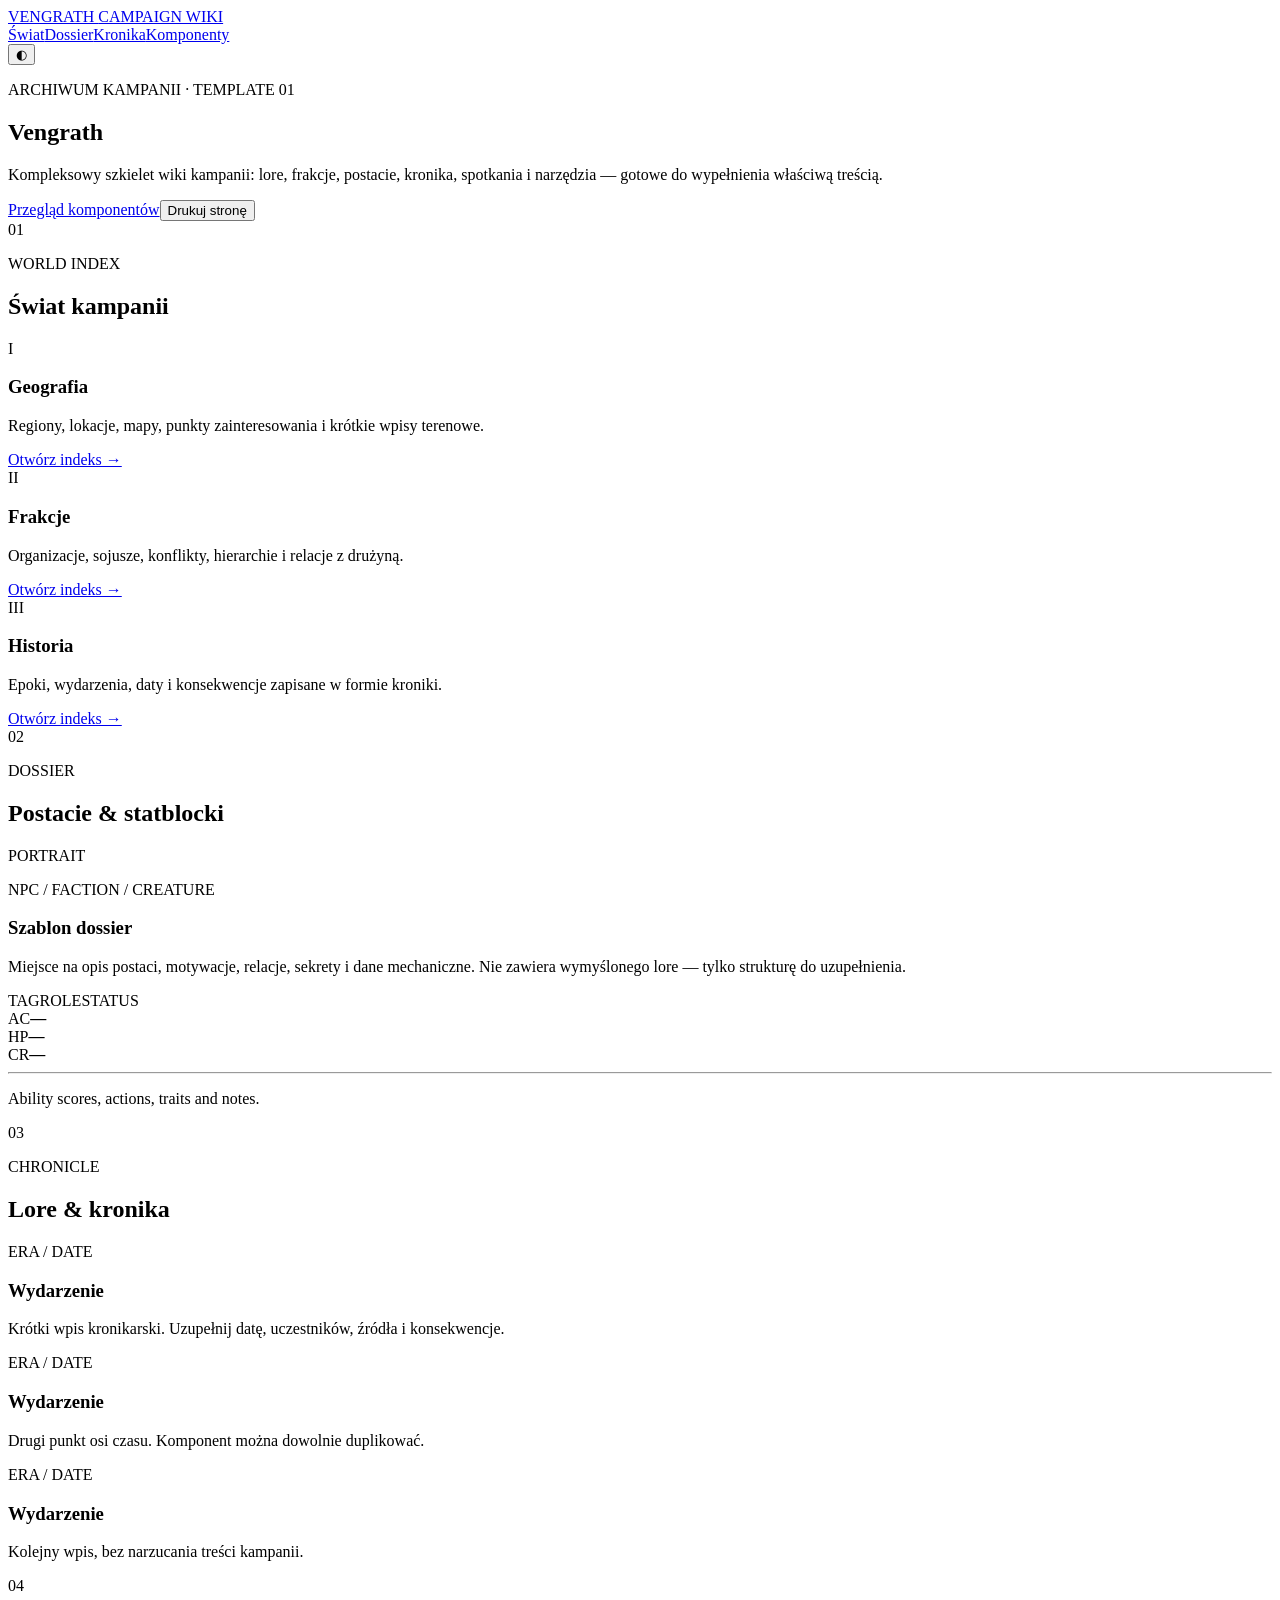
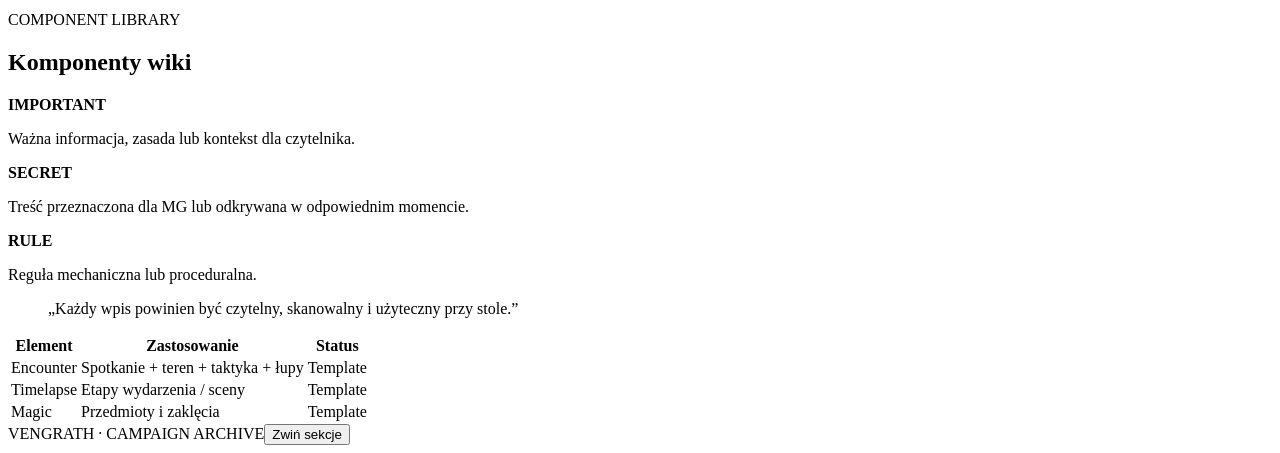
==== index.html @ 6557651b "feat: add campaign wiki shell" ====
<!doctype html>
<html lang="pl">
<head>
  <meta charset="utf-8">
  <meta name="viewport" content="width=device-width, initial-scale=1">
  <meta name="description" content="Vengrath Campaign Wiki — reusable campaign wiki template.">
  <title>Vengrath — Campaign Wiki</title>
  <link rel="preconnect" href="https://fonts.googleapis.com">
  <link rel="preconnect" href="https://fonts.gstatic.com" crossorigin>
  <link href="https://fonts.googleapis.com/css2?family=Cinzel:wght@500;600;700&family=Forum&family=Marcellus&display=swap" rel="stylesheet">
  <link rel="stylesheet" href="styles.css">
</head>
<body>
  <header class="site-header">
    <a class="brand" href="#top" aria-label="Vengrath Wiki">VENGRATH <span>CAMPAIGN WIKI</span></a>
    <nav aria-label="Główna nawigacja">
      <a href="#world">Świat</a><a href="#dossiers">Dossier</a><a href="#chronicle">Kronika</a><a href="#components">Komponenty</a>
    </nav>
    <button class="icon-button" id="themeToggle" type="button" aria-label="Zmień motyw">◐</button>
  </header>

  <main id="top">
    <section class="hero page-width">
      <p class="eyebrow">ARCHIWUM KAMPANII · TEMPLATE 01</p>
      <h1>Vengrath</h1>
      <p class="lead">Kompleksowy szkielet wiki kampanii: lore, frakcje, postacie, kronika, spotkania i narzędzia — gotowe do wypełnienia właściwą treścią.</p>
      <div class="hero-actions"><a class="button" href="#components">Przegląd komponentów</a><button class="button ghost" id="printPage">Drukuj stronę</button></div>
    </section>

    <section class="page-width section" id="world">
      <div class="section-heading"><span>01</span><div><p class="eyebrow">WORLD INDEX</p><h2>Świat kampanii</h2></div></div>
      <div class="card-grid three">
        <article class="card"><span class="card-mark">I</span><h3>Geografia</h3><p>Regiony, lokacje, mapy, punkty zainteresowania i krótkie wpisy terenowe.</p><a href="#">Otwórz indeks →</a></article>
        <article class="card"><span class="card-mark">II</span><h3>Frakcje</h3><p>Organizacje, sojusze, konflikty, hierarchie i relacje z drużyną.</p><a href="#">Otwórz indeks →</a></article>
        <article class="card"><span class="card-mark">III</span><h3>Historia</h3><p>Epoki, wydarzenia, daty i konsekwencje zapisane w formie kroniki.</p><a href="#">Otwórz indeks →</a></article>
      </div>
    </section>

    <section class="page-width section" id="dossiers">
      <div class="section-heading"><span>02</span><div><p class="eyebrow">DOSSIER</p><h2>Postacie & statblocki</h2></div></div>
      <div class="dossier">
        <div class="portrait-placeholder"><span>PORTRAIT</span></div>
        <div class="dossier-copy"><p class="eyebrow">NPC / FACTION / CREATURE</p><h3>Szablon dossier</h3><p>Miejsce na opis postaci, motywacje, relacje, sekrety i dane mechaniczne. Nie zawiera wymyślonego lore — tylko strukturę do uzupełnienia.</p><div class="tags"><span>TAG</span><span>ROLE</span><span>STATUS</span></div></div>
        <aside class="statblock"><div><span>AC</span><strong>—</strong></div><div><span>HP</span><strong>—</strong></div><div><span>CR</span><strong>—</strong></div><hr><p>Ability scores, actions, traits and notes.</p></aside>
      </div>
    </section>

    <section class="page-width section" id="chronicle">
      <div class="section-heading"><span>03</span><div><p class="eyebrow">CHRONICLE</p><h2>Lore & kronika</h2></div></div>
      <div class="timeline">
        <article><time>ERA / DATE</time><div><h3>Wydarzenie</h3><p>Krótki wpis kronikarski. Uzupełnij datę, uczestników, źródła i konsekwencje.</p></div></article>
        <article><time>ERA / DATE</time><div><h3>Wydarzenie</h3><p>Drugi punkt osi czasu. Komponent można dowolnie duplikować.</p></div></article>
        <article><time>ERA / DATE</time><div><h3>Wydarzenie</h3><p>Kolejny wpis, bez narzucania treści kampanii.</p></div></article>
      </div>
    </section>

    <section class="page-width section" id="components">
      <div class="section-heading"><span>04</span><div><p class="eyebrow">COMPONENT LIBRARY</p><h2>Komponenty wiki</h2></div></div>
      <div class="component-demo">
        <div class="note important"><strong>IMPORTANT</strong><p>Ważna informacja, zasada lub kontekst dla czytelnika.</p></div>
        <div class="note secret"><strong>SECRET</strong><p>Treść przeznaczona dla MG lub odkrywana w odpowiednim momencie.</p></div>
        <div class="note rule"><strong>RULE</strong><p>Reguła mechaniczna lub proceduralna.</p></div>
        <blockquote>„Każdy wpis powinien być czytelny, skanowalny i użyteczny przy stole.”</blockquote>
        <table><thead><tr><th>Element</th><th>Zastosowanie</th><th>Status</th></tr></thead><tbody><tr><td>Encounter</td><td>Spotkanie + teren + taktyka + łupy</td><td>Template</td></tr><tr><td>Timelapse</td><td>Etapy wydarzenia / sceny</td><td>Template</td></tr><tr><td>Magic</td><td>Przedmioty i zaklęcia</td><td>Template</td></tr></tbody></table>
      </div>
    </section>
  </main>

  <footer class="site-footer page-width"><span>VENGRATH · CAMPAIGN ARCHIVE</span><button class="text-button" id="collapseSections">Zwiń sekcje</button></footer>
  <script src="script.js"></script>
</body>
</html>
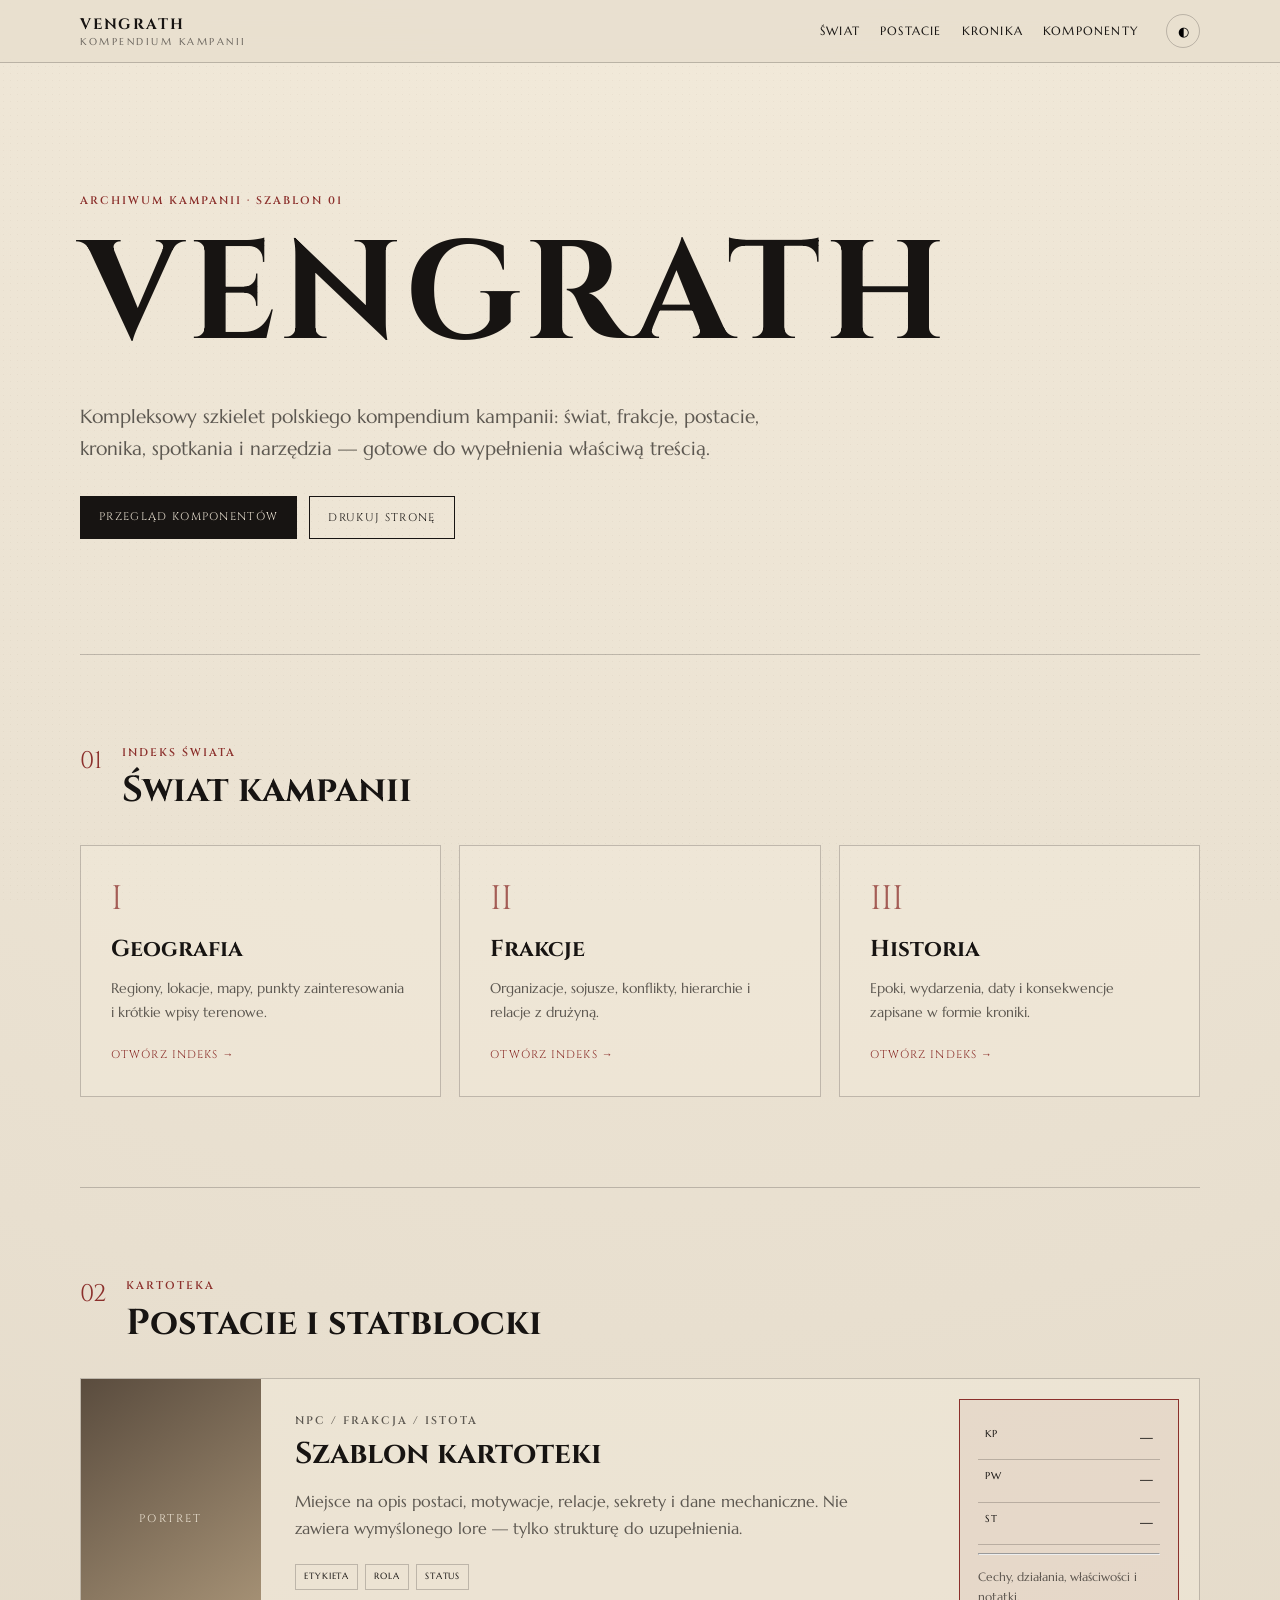
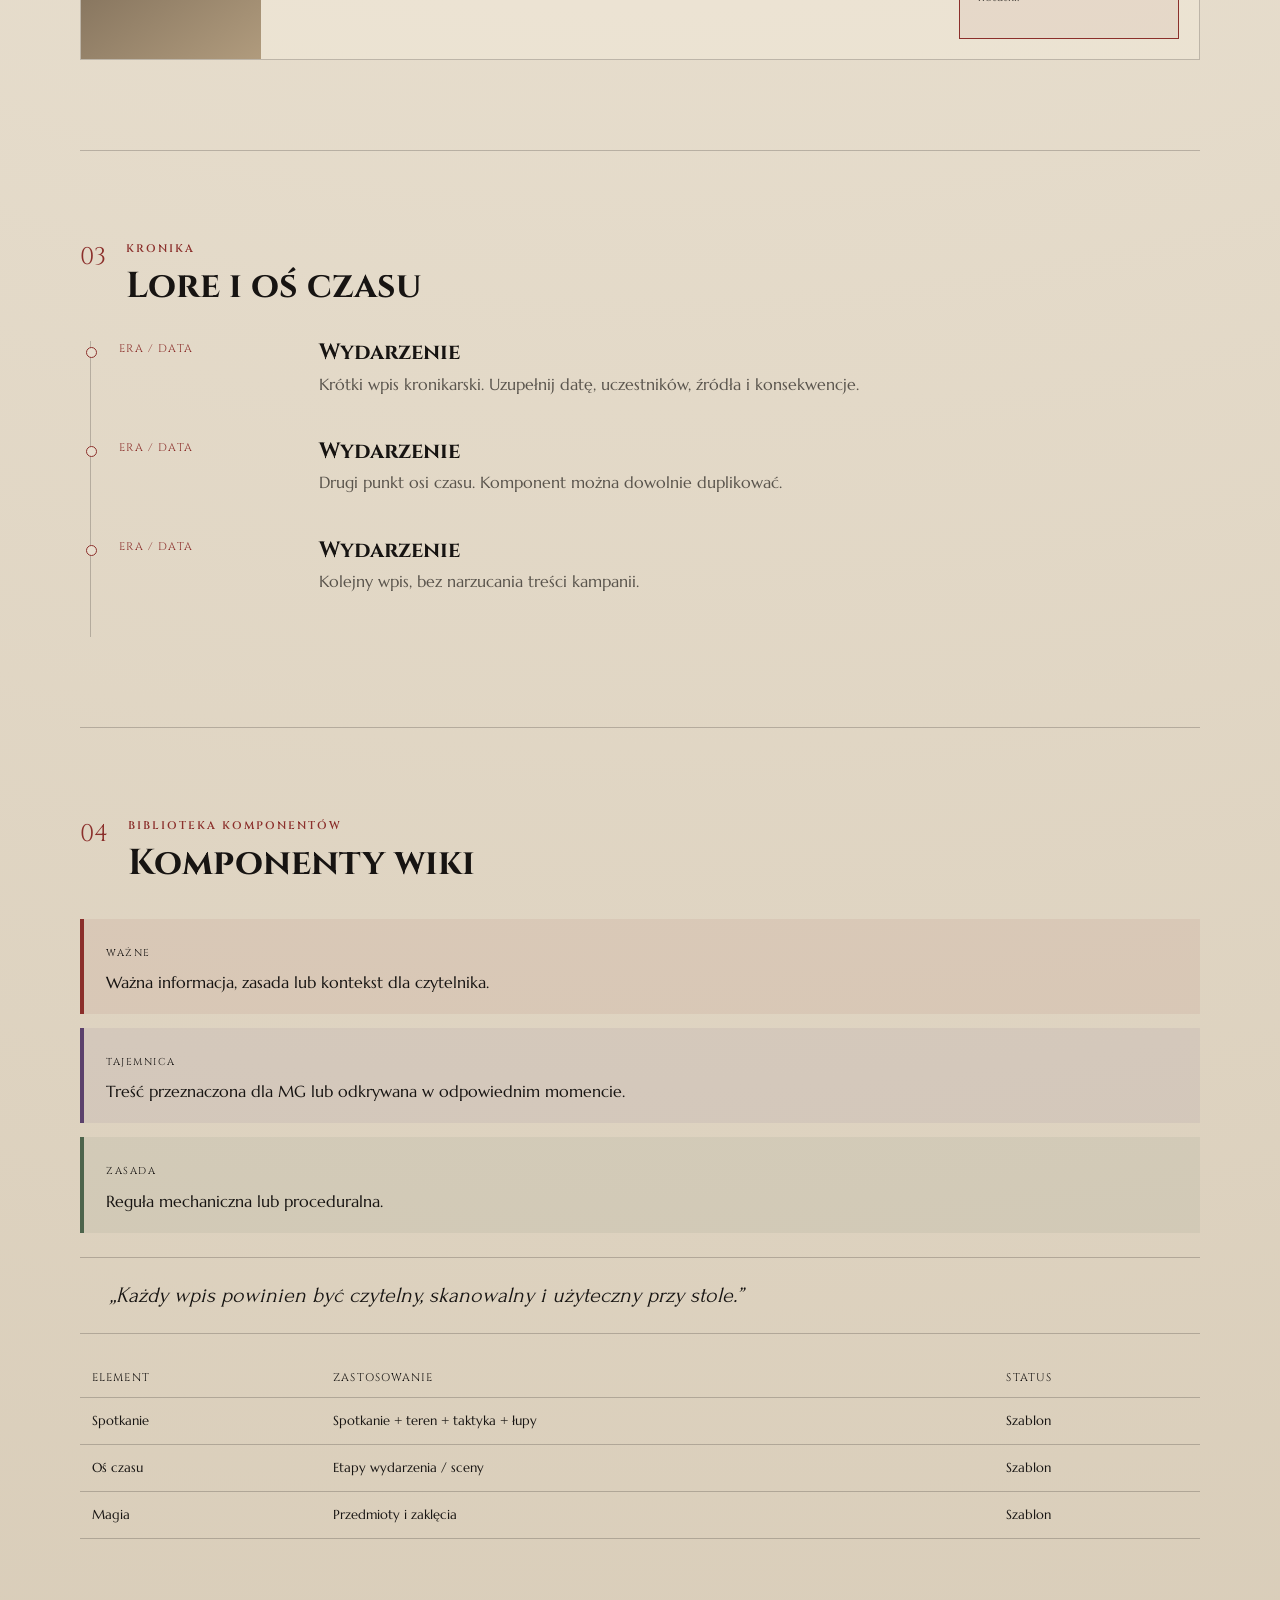
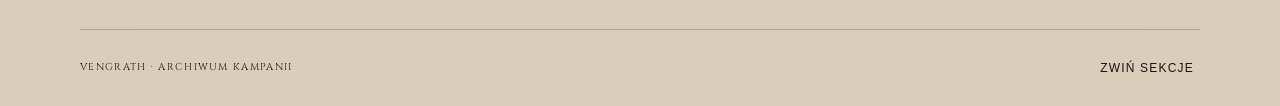
==== commit 1ae3be84: "refactor: translate wiki interface to Polish" ====
--- a/index.html
+++ b/index.html
@@ -3,8 +3,8 @@
 <head>
   <meta charset="utf-8">
   <meta name="viewport" content="width=device-width, initial-scale=1">
-  <meta name="description" content="Vengrath Campaign Wiki — reusable campaign wiki template.">
-  <title>Vengrath — Campaign Wiki</title>
+  <meta name="description" content="Vengrath — polskie kompendium wiedzy o kampanii. Szablon wiki dla MG i graczy.">
+  <title>Vengrath — Kompendium Kampanii</title>
   <link rel="preconnect" href="https://fonts.googleapis.com">
   <link rel="preconnect" href="https://fonts.gstatic.com" crossorigin>
   <link href="https://fonts.googleapis.com/css2?family=Cinzel:wght@500;600;700&family=Forum&family=Marcellus&display=swap" rel="stylesheet">
@@ -12,23 +12,23 @@
 </head>
 <body>
   <header class="site-header">
-    <a class="brand" href="#top" aria-label="Vengrath Wiki">VENGRATH <span>CAMPAIGN WIKI</span></a>
+    <a class="brand" href="#top" aria-label="Kompendium Vengrath">VENGRATH <span>KOMPENDIUM KAMPANII</span></a>
     <nav aria-label="Główna nawigacja">
-      <a href="#world">Świat</a><a href="#dossiers">Dossier</a><a href="#chronicle">Kronika</a><a href="#components">Komponenty</a>
+      <a href="#world">Świat</a><a href="#dossiers">Postacie</a><a href="#chronicle">Kronika</a><a href="#components">Komponenty</a>
     </nav>
     <button class="icon-button" id="themeToggle" type="button" aria-label="Zmień motyw">◐</button>
   </header>
 
   <main id="top">
     <section class="hero page-width">
-      <p class="eyebrow">ARCHIWUM KAMPANII · TEMPLATE 01</p>
+      <p class="eyebrow">ARCHIWUM KAMPANII · SZABLON 01</p>
       <h1>Vengrath</h1>
-      <p class="lead">Kompleksowy szkielet wiki kampanii: lore, frakcje, postacie, kronika, spotkania i narzędzia — gotowe do wypełnienia właściwą treścią.</p>
+      <p class="lead">Kompleksowy szkielet polskiego kompendium kampanii: świat, frakcje, postacie, kronika, spotkania i narzędzia — gotowe do wypełnienia właściwą treścią.</p>
       <div class="hero-actions"><a class="button" href="#components">Przegląd komponentów</a><button class="button ghost" id="printPage">Drukuj stronę</button></div>
     </section>
 
     <section class="page-width section" id="world">
-      <div class="section-heading"><span>01</span><div><p class="eyebrow">WORLD INDEX</p><h2>Świat kampanii</h2></div></div>
+      <div class="section-heading"><span>01</span><div><p class="eyebrow">INDEKS ŚWIATA</p><h2>Świat kampanii</h2></div></div>
       <div class="card-grid three">
         <article class="card"><span class="card-mark">I</span><h3>Geografia</h3><p>Regiony, lokacje, mapy, punkty zainteresowania i krótkie wpisy terenowe.</p><a href="#">Otwórz indeks →</a></article>
         <article class="card"><span class="card-mark">II</span><h3>Frakcje</h3><p>Organizacje, sojusze, konflikty, hierarchie i relacje z drużyną.</p><a href="#">Otwórz indeks →</a></article>
@@ -37,36 +37,36 @@
     </section>
 
     <section class="page-width section" id="dossiers">
-      <div class="section-heading"><span>02</span><div><p class="eyebrow">DOSSIER</p><h2>Postacie & statblocki</h2></div></div>
+      <div class="section-heading"><span>02</span><div><p class="eyebrow">KARTOTEKA</p><h2>Postacie i statblocki</h2></div></div>
       <div class="dossier">
-        <div class="portrait-placeholder"><span>PORTRAIT</span></div>
-        <div class="dossier-copy"><p class="eyebrow">NPC / FACTION / CREATURE</p><h3>Szablon dossier</h3><p>Miejsce na opis postaci, motywacje, relacje, sekrety i dane mechaniczne. Nie zawiera wymyślonego lore — tylko strukturę do uzupełnienia.</p><div class="tags"><span>TAG</span><span>ROLE</span><span>STATUS</span></div></div>
-        <aside class="statblock"><div><span>AC</span><strong>—</strong></div><div><span>HP</span><strong>—</strong></div><div><span>CR</span><strong>—</strong></div><hr><p>Ability scores, actions, traits and notes.</p></aside>
+        <div class="portrait-placeholder"><span>PORTRET</span></div>
+        <div class="dossier-copy"><p class="eyebrow">NPC / FRAKCJA / ISTOTA</p><h3>Szablon kartoteki</h3><p>Miejsce na opis postaci, motywacje, relacje, sekrety i dane mechaniczne. Nie zawiera wymyślonego lore — tylko strukturę do uzupełnienia.</p><div class="tags"><span>ETYKIETA</span><span>ROLA</span><span>STATUS</span></div></div>
+        <aside class="statblock"><div><span>KP</span><strong>—</strong></div><div><span>PW</span><strong>—</strong></div><div><span>ST</span><strong>—</strong></div><hr><p>Cechy, działania, właściwości i notatki.</p></aside>
       </div>
     </section>
 
     <section class="page-width section" id="chronicle">
-      <div class="section-heading"><span>03</span><div><p class="eyebrow">CHRONICLE</p><h2>Lore & kronika</h2></div></div>
+      <div class="section-heading"><span>03</span><div><p class="eyebrow">KRONIKA</p><h2>Lore i oś czasu</h2></div></div>
       <div class="timeline">
-        <article><time>ERA / DATE</time><div><h3>Wydarzenie</h3><p>Krótki wpis kronikarski. Uzupełnij datę, uczestników, źródła i konsekwencje.</p></div></article>
-        <article><time>ERA / DATE</time><div><h3>Wydarzenie</h3><p>Drugi punkt osi czasu. Komponent można dowolnie duplikować.</p></div></article>
-        <article><time>ERA / DATE</time><div><h3>Wydarzenie</h3><p>Kolejny wpis, bez narzucania treści kampanii.</p></div></article>
+        <article><time>ERA / DATA</time><div><h3>Wydarzenie</h3><p>Krótki wpis kronikarski. Uzupełnij datę, uczestników, źródła i konsekwencje.</p></div></article>
+        <article><time>ERA / DATA</time><div><h3>Wydarzenie</h3><p>Drugi punkt osi czasu. Komponent można dowolnie duplikować.</p></div></article>
+        <article><time>ERA / DATA</time><div><h3>Wydarzenie</h3><p>Kolejny wpis, bez narzucania treści kampanii.</p></div></article>
       </div>
     </section>
 
     <section class="page-width section" id="components">
-      <div class="section-heading"><span>04</span><div><p class="eyebrow">COMPONENT LIBRARY</p><h2>Komponenty wiki</h2></div></div>
+      <div class="section-heading"><span>04</span><div><p class="eyebrow">BIBLIOTEKA KOMPONENTÓW</p><h2>Komponenty wiki</h2></div></div>
       <div class="component-demo">
-        <div class="note important"><strong>IMPORTANT</strong><p>Ważna informacja, zasada lub kontekst dla czytelnika.</p></div>
-        <div class="note secret"><strong>SECRET</strong><p>Treść przeznaczona dla MG lub odkrywana w odpowiednim momencie.</p></div>
-        <div class="note rule"><strong>RULE</strong><p>Reguła mechaniczna lub proceduralna.</p></div>
+        <div class="note important"><strong>WAŻNE</strong><p>Ważna informacja, zasada lub kontekst dla czytelnika.</p></div>
+        <div class="note secret"><strong>TAJEMNICA</strong><p>Treść przeznaczona dla MG lub odkrywana w odpowiednim momencie.</p></div>
+        <div class="note rule"><strong>ZASADA</strong><p>Reguła mechaniczna lub proceduralna.</p></div>
         <blockquote>„Każdy wpis powinien być czytelny, skanowalny i użyteczny przy stole.”</blockquote>
-        <table><thead><tr><th>Element</th><th>Zastosowanie</th><th>Status</th></tr></thead><tbody><tr><td>Encounter</td><td>Spotkanie + teren + taktyka + łupy</td><td>Template</td></tr><tr><td>Timelapse</td><td>Etapy wydarzenia / sceny</td><td>Template</td></tr><tr><td>Magic</td><td>Przedmioty i zaklęcia</td><td>Template</td></tr></tbody></table>
+        <table><thead><tr><th>Element</th><th>Zastosowanie</th><th>Status</th></tr></thead><tbody><tr><td>Spotkanie</td><td>Spotkanie + teren + taktyka + łupy</td><td>Szablon</td></tr><tr><td>Oś czasu</td><td>Etapy wydarzenia / sceny</td><td>Szablon</td></tr><tr><td>Magia</td><td>Przedmioty i zaklęcia</td><td>Szablon</td></tr></tbody></table>
       </div>
     </section>
   </main>
 
-  <footer class="site-footer page-width"><span>VENGRATH · CAMPAIGN ARCHIVE</span><button class="text-button" id="collapseSections">Zwiń sekcje</button></footer>
+  <footer class="site-footer page-width"><span>VENGRATH · ARCHIWUM KAMPANII</span><button class="text-button" id="collapseSections">Zwiń sekcje</button></footer>
   <script src="script.js"></script>
 </body>
 </html>
--- a/styles.css
+++ b/styles.css
@@ -0,0 +1 @@
+:root{--ink:#171412;--paper:#e8dfcf;--paper2:#d8ccb8;--red:#8b2f2b;--blue:#5a7891;--purple:#5b416c;--green:#4d644c;--line:rgba(23,20,18,.22);--muted:rgba(23,20,18,.68);--heading:'Cinzel',serif;--body:'Marcellus',serif;--display:'Forum',serif}*{box-sizing:border-box}html{scroll-behavior:smooth}body{margin:0;background:radial-gradient(circle at 50% -10%,#f4ecdc 0,#e8dfcf 45%,#d9cdb9 100%);color:var(--ink);font-family:var(--body);line-height:1.7}body:before{content:'';position:fixed;inset:0;pointer-events:none;opacity:.14;background-image:linear-gradient(transparent 97%,rgba(0,0,0,.18) 98%),radial-gradient(rgba(80,50,30,.3) .6px,transparent .7px);background-size:100% 5px,7px 7px;mix-blend-mode:multiply}.page-width{width:min(1120px,calc(100% - 40px));margin:auto}.site-header{position:sticky;top:0;z-index:20;display:flex;align-items:center;gap:28px;padding:14px max(20px,calc((100% - 1120px)/2));border-bottom:1px solid var(--line);background:rgba(232,223,207,.9);backdrop-filter:blur(12px)}.brand{font:700 15px var(--heading);letter-spacing:.12em;color:var(--ink);text-decoration:none;margin-right:auto}.brand span{display:block;font:10px var(--body);letter-spacing:.25em;opacity:.6}.site-header nav{display:flex;gap:20px}.site-header nav a,.text-button{color:var(--ink);text-decoration:none;font-size:12px;text-transform:uppercase;letter-spacing:.1em}.icon-button{border:1px solid var(--line);background:transparent;width:34px;height:34px;border-radius:50%;cursor:pointer}.hero{padding:130px 0 115px;border-bottom:1px solid var(--line)}.eyebrow{margin:0 0 10px;font:600 11px var(--heading);letter-spacing:.18em;text-transform:uppercase;color:var(--red)}h1,h2,h3{font-family:var(--heading);line-height:1.12;margin:0}h1{font-size:clamp(60px,11vw,140px);letter-spacing:.04em;text-transform:uppercase}.lead{max-width:690px;font-size:19px;color:var(--muted);margin:25px 0 32px}.hero-actions{display:flex;gap:12px}.button{display:inline-flex;align-items:center;justify-content:center;padding:11px 18px;background:var(--ink);color:var(--paper);border:1px solid var(--ink);text-decoration:none;text-transform:uppercase;letter-spacing:.12em;font-size:11px;font-family:var(--heading);cursor:pointer}.button.ghost{background:transparent;color:var(--ink)}.section{padding:90px 0;border-bottom:1px solid var(--line)}.section-heading{display:flex;gap:20px;align-items:flex-start;margin-bottom:35px}.section-heading>span{font:24px var(--heading);color:var(--red)}.section-heading h2{font-size:36px}.card-grid{display:grid;gap:18px}.card-grid.three{grid-template-columns:repeat(3,1fr)}.card{position:relative;padding:30px;border:1px solid var(--line);background:rgba(244,236,220,.38);min-height:230px;transition:transform .2s,box-shadow .2s}.card:hover{transform:translateY(-4px);box-shadow:0 12px 30px rgba(30,20,10,.12)}.card-mark{font:34px var(--heading);color:var(--red);opacity:.75}.card h3{font-size:23px;margin:15px 0 8px}.card p{color:var(--muted);font-size:14px}.card a{color:var(--red);font:11px var(--heading);text-transform:uppercase;letter-spacing:.1em;text-decoration:none}.dossier{display:grid;grid-template-columns:180px 1fr 260px;border:1px solid var(--line);background:rgba(244,236,220,.38)}.portrait-placeholder{min-height:260px;display:grid;place-items:center;background:linear-gradient(145deg,#5a4c3e,#b09b7d);color:#eee5d5;font:11px var(--heading);letter-spacing:.2em}.dossier-copy{padding:34px}.dossier-copy h3{font-size:30px;margin-bottom:15px}.dossier-copy p{color:var(--muted)}.tags{display:flex;gap:7px;margin-top:22px}.tags span{padding:4px 8px;border:1px solid var(--line);font-size:9px;letter-spacing:.1em}.statblock{margin:20px;padding:18px;border:1px solid var(--red);background:rgba(139,47,43,.06)}.statblock>div{display:flex;justify-content:space-between;border-bottom:1px solid var(--line);padding:7px}.statblock span{font-size:10px;letter-spacing:.12em}.statblock strong{font-family:var(--heading)}.statblock p{font-size:12px;color:var(--muted)}.timeline{position:relative;border-left:1px solid var(--line);margin-left:10px}.timeline article{display:grid;grid-template-columns:170px 1fr;gap:30px;padding:0 0 42px 28px;position:relative}.timeline article:before{content:'';position:absolute;left:-5px;top:6px;width:9px;height:9px;border:1px solid var(--red);background:var(--paper);border-radius:50%}.timeline time{font:11px var(--heading);color:var(--red);letter-spacing:.12em}.timeline h3{font-size:22px;margin-bottom:5px}.timeline p{margin:0;color:var(--muted)}.component-demo{display:grid;gap:14px}.note{padding:18px 22px;border-left:4px solid var(--red);background:rgba(139,47,43,.07)}.note.secret{border-color:var(--purple);background:rgba(91,65,108,.07)}.note.rule{border-color:var(--green);background:rgba(77,100,76,.07)}.note strong{font:10px var(--heading);letter-spacing:.15em}.note p{margin:5px 0 0}.component-demo blockquote{margin:10px 0;padding:25px 30px;border-top:1px solid var(--line);border-bottom:1px solid var(--line);font:22px var(--display);font-style:italic}table{width:100%;border-collapse:collapse;font-size:13px}th,td{text-align:left;padding:12px;border-bottom:1px solid var(--line)}th{font:11px var(--heading);letter-spacing:.1em;text-transform:uppercase}tr:hover td{background:rgba(255,255,255,.12)}.site-footer{display:flex;justify-content:space-between;padding:30px 0;font:10px var(--heading);letter-spacing:.13em}.text-button{border:0;background:transparent;cursor:pointer}.collapsed>*{display:none}.collapsed:before{content:'Sekcja zwinięta — kliknij przycisk poniżej, aby rozwinąć.';display:block;color:var(--muted);font-style:italic}.dark{--ink:#eee5d5;--paper:#181513;--paper2:#29231e;--line:rgba(238,229,213,.2);--muted:rgba(238,229,213,.7);background:#181513}.dark .site-header{background:rgba(24,21,19,.9)}.dark .card,.dark .dossier{background:rgba(255,255,255,.025)}@media(max-width:800px){.site-header nav{display:none}.hero{padding:90px 0 75px}.card-grid.three,.dossier{grid-template-columns:1fr}.portrait-placeholder{min-height:180px}.statblock{margin:0 20px 20px}.timeline article{grid-template-columns:1fr;gap:4px}}@media print{.site-header,.hero-actions,.site-footer{display:none}.hero,.section{padding:35px 0}body:before{display:none}}
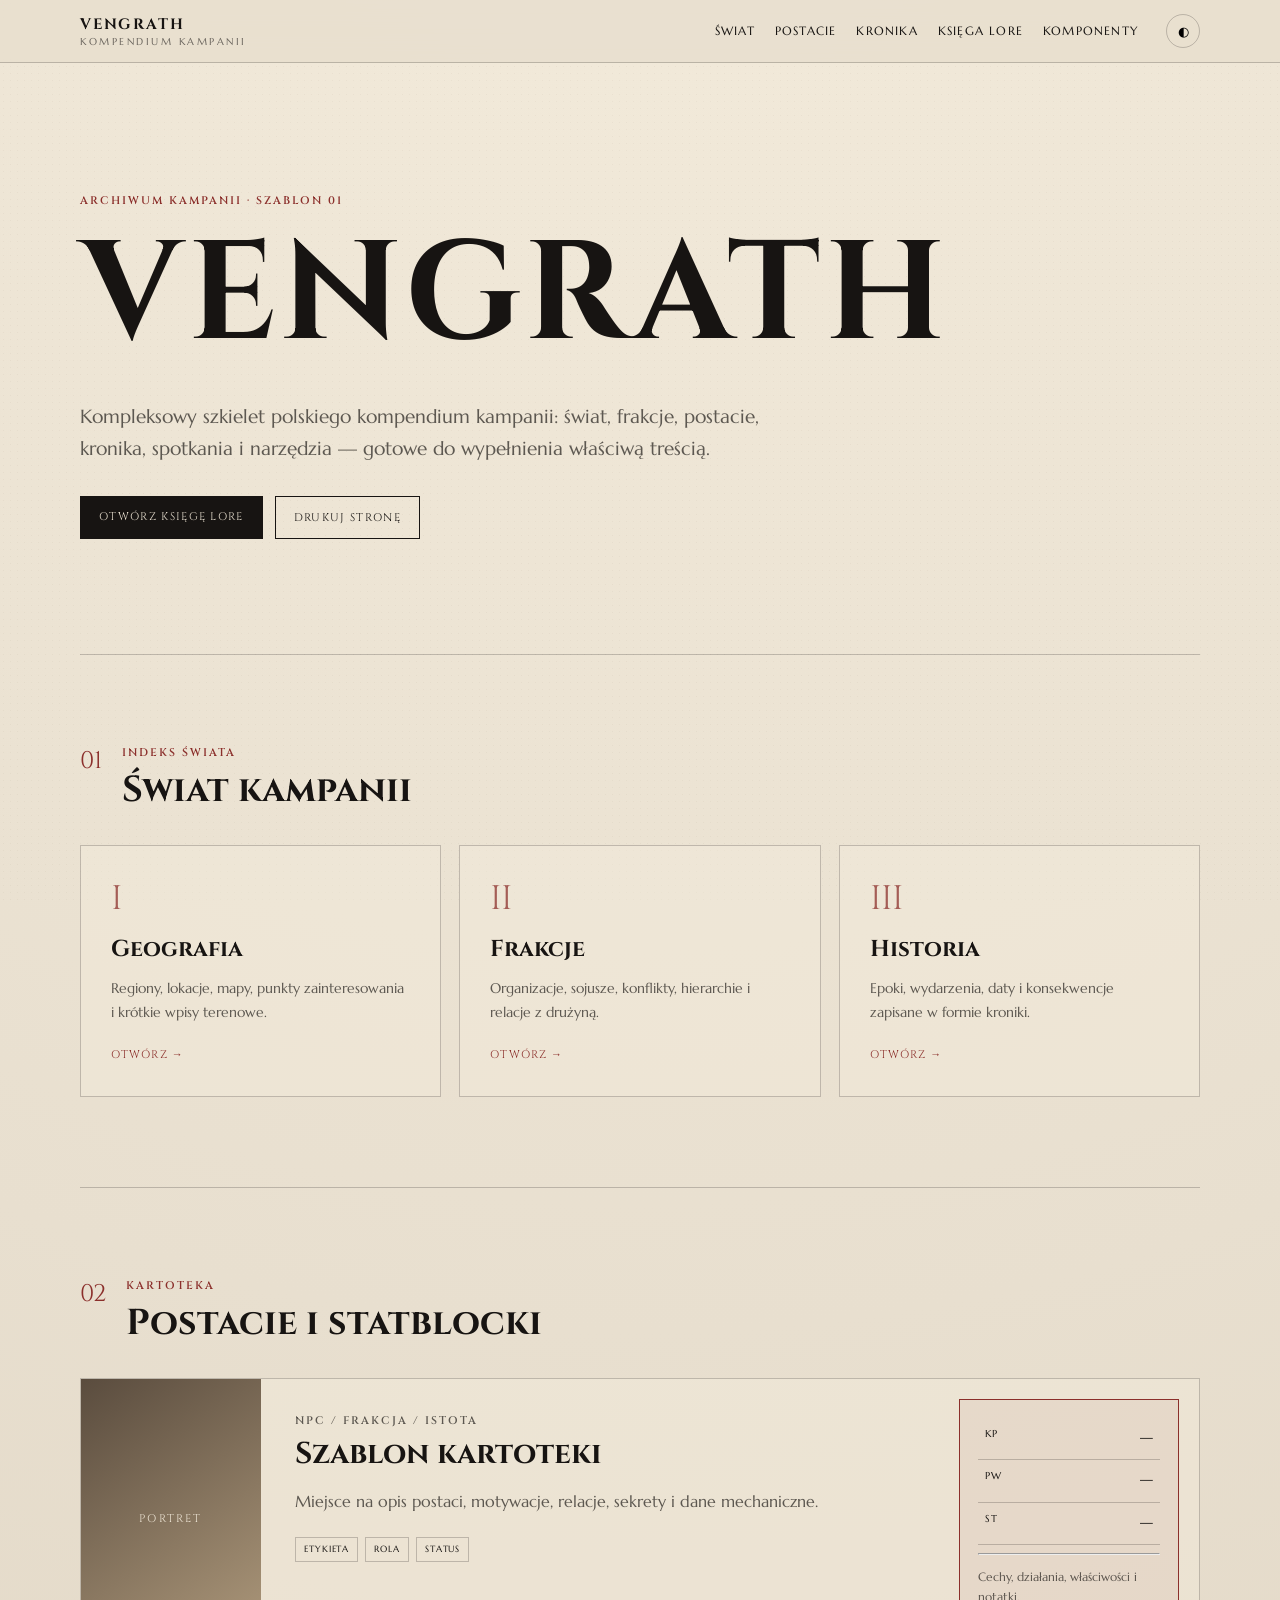
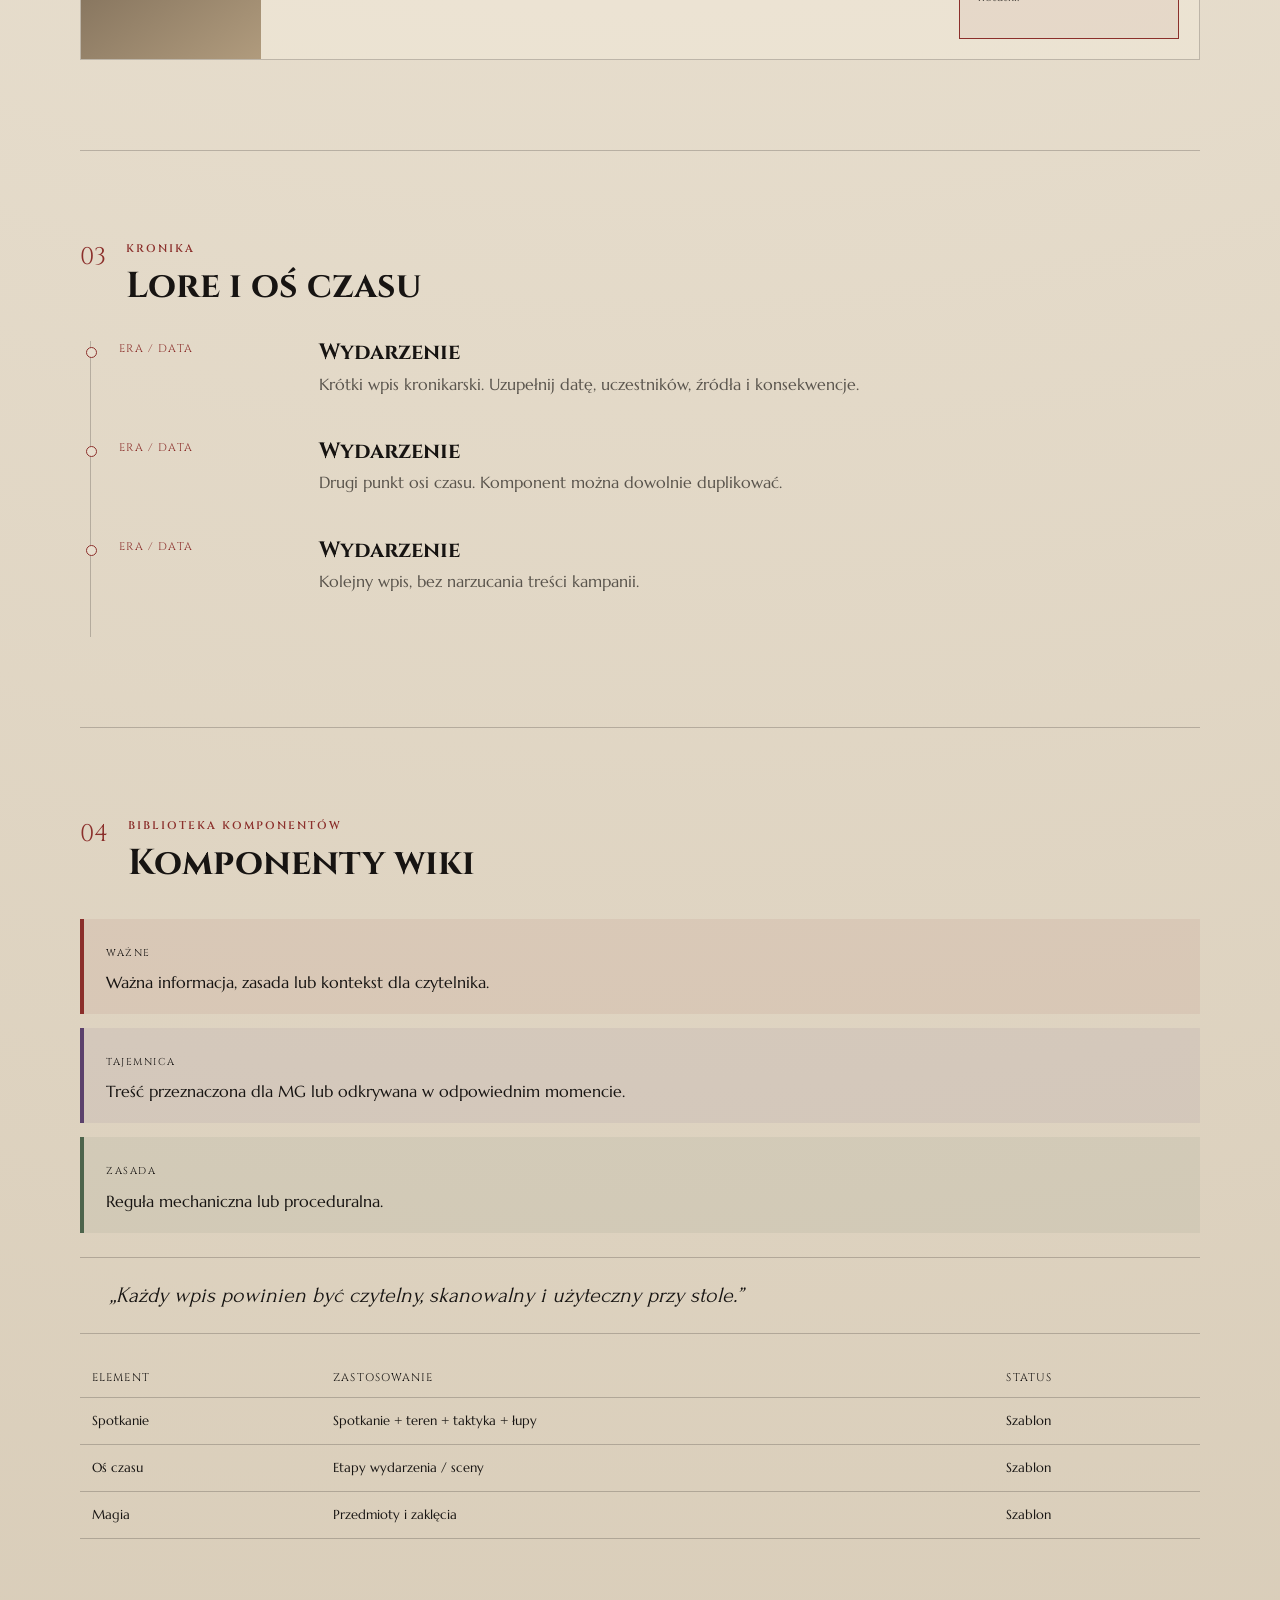
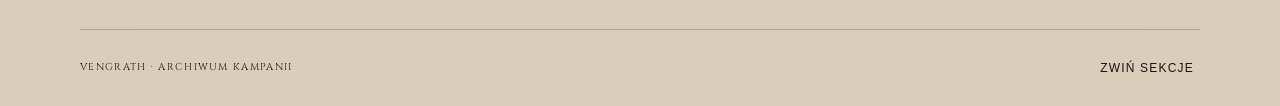
==== commit 44441a6a: "feat: connect homepage to Polish lore compendium" ====
--- a/index.html
+++ b/index.html
@@ -1,72 +1,5 @@
 <!doctype html>
 <html lang="pl">
-<head>
-  <meta charset="utf-8">
-  <meta name="viewport" content="width=device-width, initial-scale=1">
-  <meta name="description" content="Vengrath — polskie kompendium wiedzy o kampanii. Szablon wiki dla MG i graczy.">
-  <title>Vengrath — Kompendium Kampanii</title>
-  <link rel="preconnect" href="https://fonts.googleapis.com">
-  <link rel="preconnect" href="https://fonts.gstatic.com" crossorigin>
-  <link href="https://fonts.googleapis.com/css2?family=Cinzel:wght@500;600;700&family=Forum&family=Marcellus&display=swap" rel="stylesheet">
-  <link rel="stylesheet" href="styles.css">
-</head>
-<body>
-  <header class="site-header">
-    <a class="brand" href="#top" aria-label="Kompendium Vengrath">VENGRATH <span>KOMPENDIUM KAMPANII</span></a>
-    <nav aria-label="Główna nawigacja">
-      <a href="#world">Świat</a><a href="#dossiers">Postacie</a><a href="#chronicle">Kronika</a><a href="#components">Komponenty</a>
-    </nav>
-    <button class="icon-button" id="themeToggle" type="button" aria-label="Zmień motyw">◐</button>
-  </header>
-
-  <main id="top">
-    <section class="hero page-width">
-      <p class="eyebrow">ARCHIWUM KAMPANII · SZABLON 01</p>
-      <h1>Vengrath</h1>
-      <p class="lead">Kompleksowy szkielet polskiego kompendium kampanii: świat, frakcje, postacie, kronika, spotkania i narzędzia — gotowe do wypełnienia właściwą treścią.</p>
-      <div class="hero-actions"><a class="button" href="#components">Przegląd komponentów</a><button class="button ghost" id="printPage">Drukuj stronę</button></div>
-    </section>
-
-    <section class="page-width section" id="world">
-      <div class="section-heading"><span>01</span><div><p class="eyebrow">INDEKS ŚWIATA</p><h2>Świat kampanii</h2></div></div>
-      <div class="card-grid three">
-        <article class="card"><span class="card-mark">I</span><h3>Geografia</h3><p>Regiony, lokacje, mapy, punkty zainteresowania i krótkie wpisy terenowe.</p><a href="#">Otwórz indeks →</a></article>
-        <article class="card"><span class="card-mark">II</span><h3>Frakcje</h3><p>Organizacje, sojusze, konflikty, hierarchie i relacje z drużyną.</p><a href="#">Otwórz indeks →</a></article>
-        <article class="card"><span class="card-mark">III</span><h3>Historia</h3><p>Epoki, wydarzenia, daty i konsekwencje zapisane w formie kroniki.</p><a href="#">Otwórz indeks →</a></article>
-      </div>
-    </section>
-
-    <section class="page-width section" id="dossiers">
-      <div class="section-heading"><span>02</span><div><p class="eyebrow">KARTOTEKA</p><h2>Postacie i statblocki</h2></div></div>
-      <div class="dossier">
-        <div class="portrait-placeholder"><span>PORTRET</span></div>
-        <div class="dossier-copy"><p class="eyebrow">NPC / FRAKCJA / ISTOTA</p><h3>Szablon kartoteki</h3><p>Miejsce na opis postaci, motywacje, relacje, sekrety i dane mechaniczne. Nie zawiera wymyślonego lore — tylko strukturę do uzupełnienia.</p><div class="tags"><span>ETYKIETA</span><span>ROLA</span><span>STATUS</span></div></div>
-        <aside class="statblock"><div><span>KP</span><strong>—</strong></div><div><span>PW</span><strong>—</strong></div><div><span>ST</span><strong>—</strong></div><hr><p>Cechy, działania, właściwości i notatki.</p></aside>
-      </div>
-    </section>
-
-    <section class="page-width section" id="chronicle">
-      <div class="section-heading"><span>03</span><div><p class="eyebrow">KRONIKA</p><h2>Lore i oś czasu</h2></div></div>
-      <div class="timeline">
-        <article><time>ERA / DATA</time><div><h3>Wydarzenie</h3><p>Krótki wpis kronikarski. Uzupełnij datę, uczestników, źródła i konsekwencje.</p></div></article>
-        <article><time>ERA / DATA</time><div><h3>Wydarzenie</h3><p>Drugi punkt osi czasu. Komponent można dowolnie duplikować.</p></div></article>
-        <article><time>ERA / DATA</time><div><h3>Wydarzenie</h3><p>Kolejny wpis, bez narzucania treści kampanii.</p></div></article>
-      </div>
-    </section>
-
-    <section class="page-width section" id="components">
-      <div class="section-heading"><span>04</span><div><p class="eyebrow">BIBLIOTEKA KOMPONENTÓW</p><h2>Komponenty wiki</h2></div></div>
-      <div class="component-demo">
-        <div class="note important"><strong>WAŻNE</strong><p>Ważna informacja, zasada lub kontekst dla czytelnika.</p></div>
-        <div class="note secret"><strong>TAJEMNICA</strong><p>Treść przeznaczona dla MG lub odkrywana w odpowiednim momencie.</p></div>
-        <div class="note rule"><strong>ZASADA</strong><p>Reguła mechaniczna lub proceduralna.</p></div>
-        <blockquote>„Każdy wpis powinien być czytelny, skanowalny i użyteczny przy stole.”</blockquote>
-        <table><thead><tr><th>Element</th><th>Zastosowanie</th><th>Status</th></tr></thead><tbody><tr><td>Spotkanie</td><td>Spotkanie + teren + taktyka + łupy</td><td>Szablon</td></tr><tr><td>Oś czasu</td><td>Etapy wydarzenia / sceny</td><td>Szablon</td></tr><tr><td>Magia</td><td>Przedmioty i zaklęcia</td><td>Szablon</td></tr></tbody></table>
-      </div>
-    </section>
-  </main>
-
-  <footer class="site-footer page-width"><span>VENGRATH · ARCHIWUM KAMPANII</span><button class="text-button" id="collapseSections">Zwiń sekcje</button></footer>
-  <script src="script.js"></script>
-</body>
-</html>
+<head><meta charset="utf-8"><meta name="viewport" content="width=device-width, initial-scale=1"><meta name="description" content="Vengrath — polskie kompendium wiedzy o kampanii."><title>Vengrath — Kompendium Kampanii</title><link rel="preconnect" href="https://fonts.googleapis.com"><link rel="preconnect" href="https://fonts.gstatic.com" crossorigin><link href="https://fonts.googleapis.com/css2?family=Cinzel:wght@500;600;700&family=Forum&family=Marcellus&display=swap" rel="stylesheet"><link rel="stylesheet" href="styles.css"></head>
+<body><header class="site-header"><a class="brand" href="#top">VENGRATH <span>KOMPENDIUM KAMPANII</span></a><nav aria-label="Główna nawigacja"><a href="#world">Świat</a><a href="#dossiers">Postacie</a><a href="#chronicle">Kronika</a><a href="lore/index.html">Księga lore</a><a href="#components">Komponenty</a></nav><button class="icon-button" id="themeToggle" type="button" aria-label="Zmień motyw">◐</button></header>
+<main id="top"><section class="hero page-width"><p class="eyebrow">ARCHIWUM KAMPANII · SZABLON 01</p><h1>Vengrath</h1><p class="lead">Kompleksowy szkielet polskiego kompendium kampanii: świat, frakcje, postacie, kronika, spotkania i narzędzia — gotowe do wypełnienia właściwą treścią.</p><div class="hero-actions"><a class="button" href="lore/index.html">Otwórz Księgę lore</a><button class="button ghost" id="printPage">Drukuj stronę</button></div></section><section class="page-width section" id="world"><div class="section-heading"><span>01</span><div><p class="eyebrow">INDEKS ŚWIATA</p><h2>Świat kampanii</h2></div></div><div class="card-grid three"><article class="card"><span class="card-mark">I</span><h3>Geografia</h3><p>Regiony, lokacje, mapy, punkty zainteresowania i krótkie wpisy terenowe.</p><a href="lore/index.html#geografia">Otwórz →</a></article><article class="card"><span class="card-mark">II</span><h3>Frakcje</h3><p>Organizacje, sojusze, konflikty, hierarchie i relacje z drużyną.</p><a href="lore/index.html#polityka">Otwórz →</a></article><article class="card"><span class="card-mark">III</span><h3>Historia</h3><p>Epoki, wydarzenia, daty i konsekwencje zapisane w formie kroniki.</p><a href="lore/index.html#historia">Otwórz →</a></article></div></section><section class="page-width section" id="dossiers"><div class="section-heading"><span>02</span><div><p class="eyebrow">KARTOTEKA</p><h2>Postacie i statblocki</h2></div></div><div class="dossier"><div class="portrait-placeholder"><span>PORTRET</span></div><div class="dossier-copy"><p class="eyebrow">NPC / FRAKCJA / ISTOTA</p><h3>Szablon kartoteki</h3><p>Miejsce na opis postaci, motywacje, relacje, sekrety i dane mechaniczne.</p><div class="tags"><span>ETYKIETA</span><span>ROLA</span><span>STATUS</span></div></div><aside class="statblock"><div><span>KP</span><strong>—</strong></div><div><span>PW</span><strong>—</strong></div><div><span>ST</span><strong>—</strong></div><hr><p>Cechy, działania, właściwości i notatki.</p></aside></div></section><section class="page-width section" id="chronicle"><div class="section-heading"><span>03</span><div><p class="eyebrow">KRONIKA</p><h2>Lore i oś czasu</h2></div></div><div class="timeline"><article><time>ERA / DATA</time><div><h3>Wydarzenie</h3><p>Krótki wpis kronikarski. Uzupełnij datę, uczestników, źródła i konsekwencje.</p></div></article><article><time>ERA / DATA</time><div><h3>Wydarzenie</h3><p>Drugi punkt osi czasu. Komponent można dowolnie duplikować.</p></div></article><article><time>ERA / DATA</time><div><h3>Wydarzenie</h3><p>Kolejny wpis, bez narzucania treści kampanii.</p></div></article></div></section><section class="page-width section" id="components"><div class="section-heading"><span>04</span><div><p class="eyebrow">BIBLIOTEKA KOMPONENTÓW</p><h2>Komponenty wiki</h2></div></div><div class="component-demo"><div class="note important"><strong>WAŻNE</strong><p>Ważna informacja, zasada lub kontekst dla czytelnika.</p></div><div class="note secret"><strong>TAJEMNICA</strong><p>Treść przeznaczona dla MG lub odkrywana w odpowiednim momencie.</p></div><div class="note rule"><strong>ZASADA</strong><p>Reguła mechaniczna lub proceduralna.</p></div><blockquote>„Każdy wpis powinien być czytelny, skanowalny i użyteczny przy stole.”</blockquote><table><thead><tr><th>Element</th><th>Zastosowanie</th><th>Status</th></tr></thead><tbody><tr><td>Spotkanie</td><td>Spotkanie + teren + taktyka + łupy</td><td>Szablon</td></tr><tr><td>Oś czasu</td><td>Etapy wydarzenia / sceny</td><td>Szablon</td></tr><tr><td>Magia</td><td>Przedmioty i zaklęcia</td><td>Szablon</td></tr></tbody></table></div></section></main><footer class="site-footer page-width"><span>VENGRATH · ARCHIWUM KAMPANII</span><button class="text-button" id="collapseSections">Zwiń sekcje</button></footer><script src="script.js"></script></body></html>
